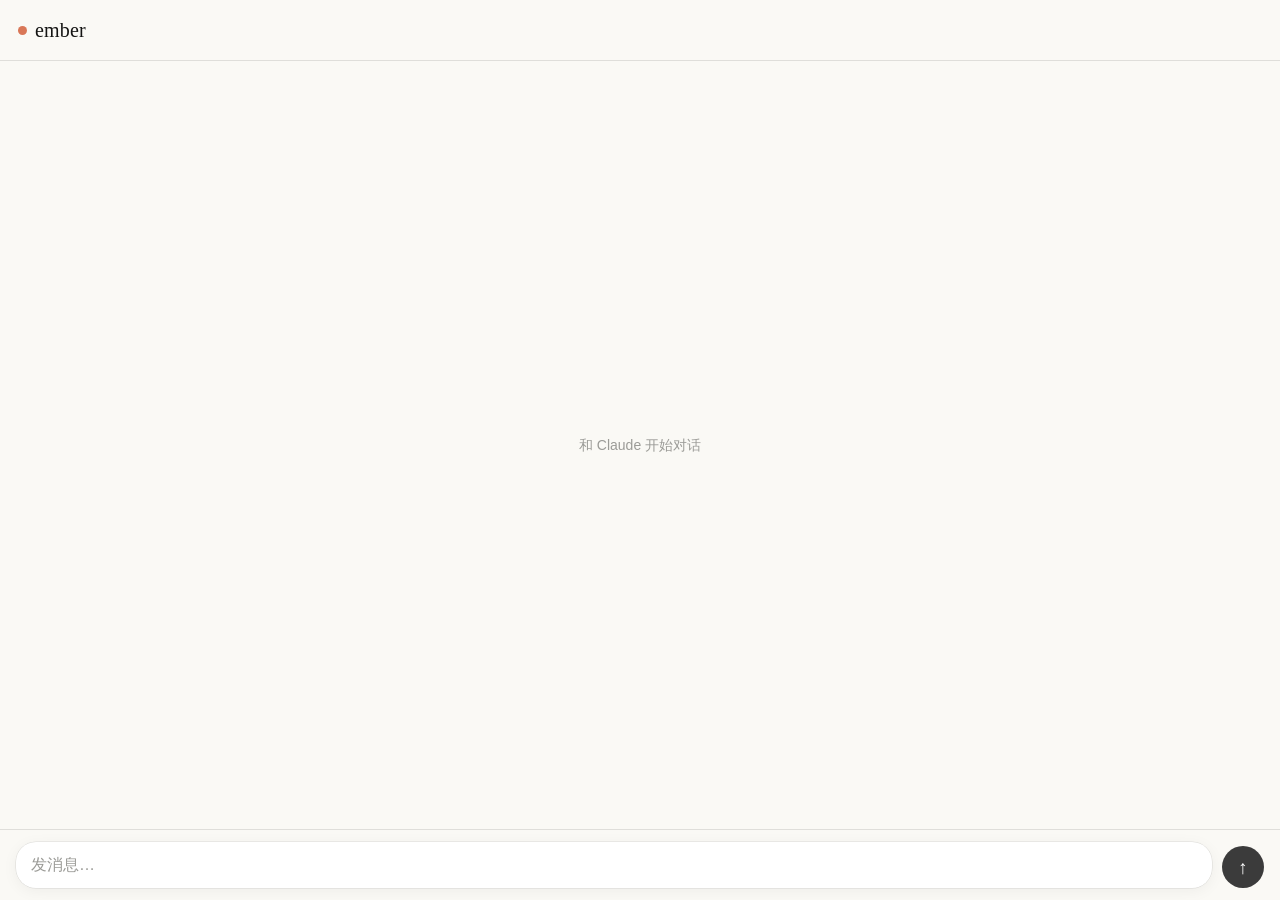
==== index.html @ c777f10b "feat: 聊天前端 index.html 米白暖棕怀旧版主题、消息气泡流、底部输入栏、SSE 流式打字机；模型默认 anthropic/claude-opus-4-6，对话仅存内存，MODEL 与 " ====
<!DOCTYPE html>
<html lang="zh-CN">
<head>
<meta charset="UTF-8" />
<meta name="viewport" content="width=device-width, initial-scale=1.0, viewport-fit=cover" />
<title>ember</title>
<style>
  /* ===== 设计 token（怀旧版 / Claude Theme，取自 DESIGN 设计稿）===== */
  :root {
    --font-display: 'Anthropic Serif', Georgia, 'Times New Roman', serif;
    --font-ui: -apple-system, BlinkMacSystemFont, 'Segoe UI', Roboto, Helvetica, Arial, sans-serif;

    --bg-primary: #faf9f5;
    --bg-card: #ffffff;
    --text-primary: #141413;
    --text-secondary: #3d3d3a;
    --text-muted: #9b9b97;
    --accent: #d97757;
    --btn-primary-bg: #3b3b3b;

    --shadow:    0 3px 15px rgba(0,0,0,0.05), 0 0 0 0.5px rgba(31,30,29,0.12);
    --shadow-sm: 0 3px 15px rgba(0,0,0,0.08), 0 0 0 0.5px rgba(31,30,29,0.2);

    --radius: 20px;
    --radius-sm: 8px;
  }

  * { box-sizing: border-box; }
  html, body { height: 100%; margin: 0; }

  body {
    display: flex;
    flex-direction: column;
    height: 100dvh;
    overflow: hidden;
    background: var(--bg-primary);
    color: var(--text-primary);
    font-family: var(--font-ui);
    font-size: 15px;
    line-height: 1.6;
    -webkit-font-smoothing: antialiased;
  }

  /* ===== 顶栏 ===== */
  .topbar {
    flex: none;
    display: flex;
    align-items: center;
    gap: 8px;
    padding: 14px 18px;
    border-bottom: 0.5px solid rgba(31,30,29,0.12);
    background: var(--bg-primary);
  }
  .spark {
    width: 9px; height: 9px;
    border-radius: 50%;
    background: var(--accent);
  }
  .brand {
    font-family: var(--font-display);
    font-size: 20px;
    color: var(--text-primary);
    letter-spacing: 0.2px;
  }

  /* ===== 消息区 ===== */
  .messages {
    flex: 1;
    overflow-y: auto;
    padding: 18px 16px;
    display: flex;
    flex-direction: column;
    gap: 12px;
    -webkit-overflow-scrolling: touch;
  }
  .hint {
    margin: auto;
    color: var(--text-muted);
    font-size: 14px;
  }

  .msg {
    max-width: 85%;
    padding: 11px 15px;
    border-radius: var(--radius);
    white-space: pre-wrap;
    word-break: break-word;
  }
  .msg.user {
    align-self: flex-end;
    background: var(--accent);
    color: #fff;
    border-bottom-right-radius: 6px;
  }
  .msg.assistant {
    align-self: flex-start;
    background: var(--bg-card);
    color: var(--text-primary);
    box-shadow: var(--shadow);
    border-bottom-left-radius: 6px;
  }
  .msg.error {
    align-self: flex-start;
    background: #fbeae5;
    color: #9a3412;
    box-shadow: none;
  }
  /* 等待首字时的呼吸光标 */
  .msg.typing::after {
    content: '';
    display: inline-block;
    width: 7px; height: 7px;
    margin: 0 2px;
    border-radius: 50%;
    background: var(--text-muted);
    animation: blink 1.2s ease-in-out infinite;
  }
  @keyframes blink { 0%,100%{opacity:.25} 50%{opacity:1} }

  /* ===== 底部输入栏 ===== */
  .composer {
    flex: none;
    display: flex;
    align-items: flex-end;
    gap: 10px;
    padding: 12px 16px calc(12px + env(safe-area-inset-bottom));
    border-top: 0.5px solid rgba(31,30,29,0.12);
    background: var(--bg-primary);
  }
  #input {
    flex: 1;
    resize: none;
    max-height: 120px;
    padding: 11px 15px;
    font-family: var(--font-ui);
    font-size: 16px;            /* ≥16px：避免 iOS 聚焦时自动放大 */
    line-height: 1.5;
    color: var(--text-primary);
    background: var(--bg-card);
    border: none;
    border-radius: var(--radius);
    box-shadow: var(--shadow);
    outline: none;
  }
  #input::placeholder { color: var(--text-muted); }

  #send {
    flex: none;
    width: 42px; height: 42px;
    border: none;
    border-radius: 50%;
    background: var(--btn-primary-bg);
    color: #fff;
    font-size: 19px;
    line-height: 1;
    cursor: pointer;
    transition: opacity .2s, transform .2s;
  }
  #send:hover:not(:disabled) { opacity: .85; transform: translateY(-1px); }
  #send:disabled { opacity: .4; cursor: default; }
</style>
</head>
<body>
  <header class="topbar">
    <span class="spark"></span>
    <span class="brand">ember</span>
  </header>

  <main class="messages" id="messages">
    <div class="hint" id="hint">和 Claude 开始对话</div>
  </main>

  <form class="composer" id="composer">
    <textarea id="input" rows="1" placeholder="发消息…" autocomplete="off"></textarea>
    <button type="submit" id="send" aria-label="发送">↑</button>
  </form>

<script>
  // ===== 可配置常量 =====
  // 部署 Worker 后，把下面这行换成你的 Worker 真实地址（见 worker/README.md）。
  const WORKER_URL = "https://ember-proxy.YOUR-SUBDOMAIN.workers.dev";
  const MODEL = "anthropic/claude-opus-4-6";

  // ===== 状态 =====
  const messages = [];        // 对话历史，只存在内存，刷新即清空
  let pending = false;        // 是否正在等回复，防止重复发送

  const messagesEl = document.getElementById("messages");
  const hintEl = document.getElementById("hint");
  const input = document.getElementById("input");
  const sendBtn = document.getElementById("send");
  const composer = document.getElementById("composer");

  // ===== 工具函数 =====
  function scrollToBottom() {
    messagesEl.scrollTop = messagesEl.scrollHeight;
  }

  function addBubble(role, text) {
    if (hintEl) hintEl.remove();
    const el = document.createElement("div");
    el.className = "msg " + role;
    el.textContent = text;
    messagesEl.appendChild(el);
    scrollToBottom();
    return el;
  }

  // 解析 SSE 流，每收到一段文字就回调 onDelta，返回完整文本
  async function readStream(body, onDelta) {
    const reader = body.getReader();
    const decoder = new TextDecoder();
    let buffer = "";
    let full = "";
    while (true) {
      const { done, value } = await reader.read();
      if (done) break;
      buffer += decoder.decode(value, { stream: true });
      const lines = buffer.split("\n");
      buffer = lines.pop();                       // 最后一行可能不完整，留到下次
      for (const line of lines) {
        const t = line.trim();
        if (!t || t.startsWith(":")) continue;    // 跳过空行和注释（如 OpenRouter 的心跳）
        if (!t.startsWith("data:")) continue;
        const data = t.slice(5).trim();
        if (data === "[DONE]") return full;
        try {
          const delta = JSON.parse(data).choices?.[0]?.delta?.content;
          if (delta) { full += delta; onDelta(delta); }
        } catch { /* 半截 JSON，忽略 */ }
      }
    }
    return full;
  }

  // ===== 发送 =====
  async function send() {
    const text = input.value.trim();
    if (!text || pending) return;

    input.value = "";
    input.style.height = "auto";
    addBubble("user", text);
    messages.push({ role: "user", content: text });

    pending = true;
    sendBtn.disabled = true;
    const bubble = addBubble("assistant", "");
    bubble.classList.add("typing");

    try {
      const res = await fetch(WORKER_URL, {
        method: "POST",
        headers: { "Content-Type": "application/json" },
        body: JSON.stringify({ messages, model: MODEL }),
      });

      if (!res.ok) {
        const errText = await res.text();
        throw new Error(`服务返回 ${res.status}：${errText.slice(0, 300)}`);
      }
      // 正常应是 SSE 流；若不是，多半是 JSON 错误体
      if (!(res.headers.get("Content-Type") || "").includes("text/event-stream")) {
        const data = await res.json().catch(() => null);
        const msg = data?.error?.message || data?.error || "返回了非流式响应";
        throw new Error(typeof msg === "string" ? msg : JSON.stringify(msg));
      }

      const full = await readStream(res.body, (delta) => {
        bubble.classList.remove("typing");
        bubble.textContent += delta;
        scrollToBottom();
      });

      bubble.classList.remove("typing");
      if (full) {
        messages.push({ role: "assistant", content: full });
      } else {
        bubble.classList.add("error");
        bubble.textContent = "⚠️ 没有收到回复内容";
      }
    } catch (err) {
      bubble.classList.remove("typing");
      bubble.classList.add("error");
      bubble.textContent = "⚠️ " + err.message;
    } finally {
      pending = false;
      sendBtn.disabled = false;
      scrollToBottom();
    }
  }

  // ===== 交互绑定 =====
  composer.addEventListener("submit", (e) => {
    e.preventDefault();
    send();
  });

  // 输入框随内容自动长高
  input.addEventListener("input", () => {
    input.style.height = "auto";
    input.style.height = Math.min(input.scrollHeight, 120) + "px";
  });

  // 桌面端：回车发送、Shift+回车换行；触屏设备保持回车换行，靠按钮发送
  const isTouch = window.matchMedia("(pointer: coarse)").matches;
  input.addEventListener("keydown", (e) => {
    if (e.key === "Enter" && !e.shiftKey && !isTouch) {
      e.preventDefault();
      send();
    }
  });
</script>
</body>
</html>
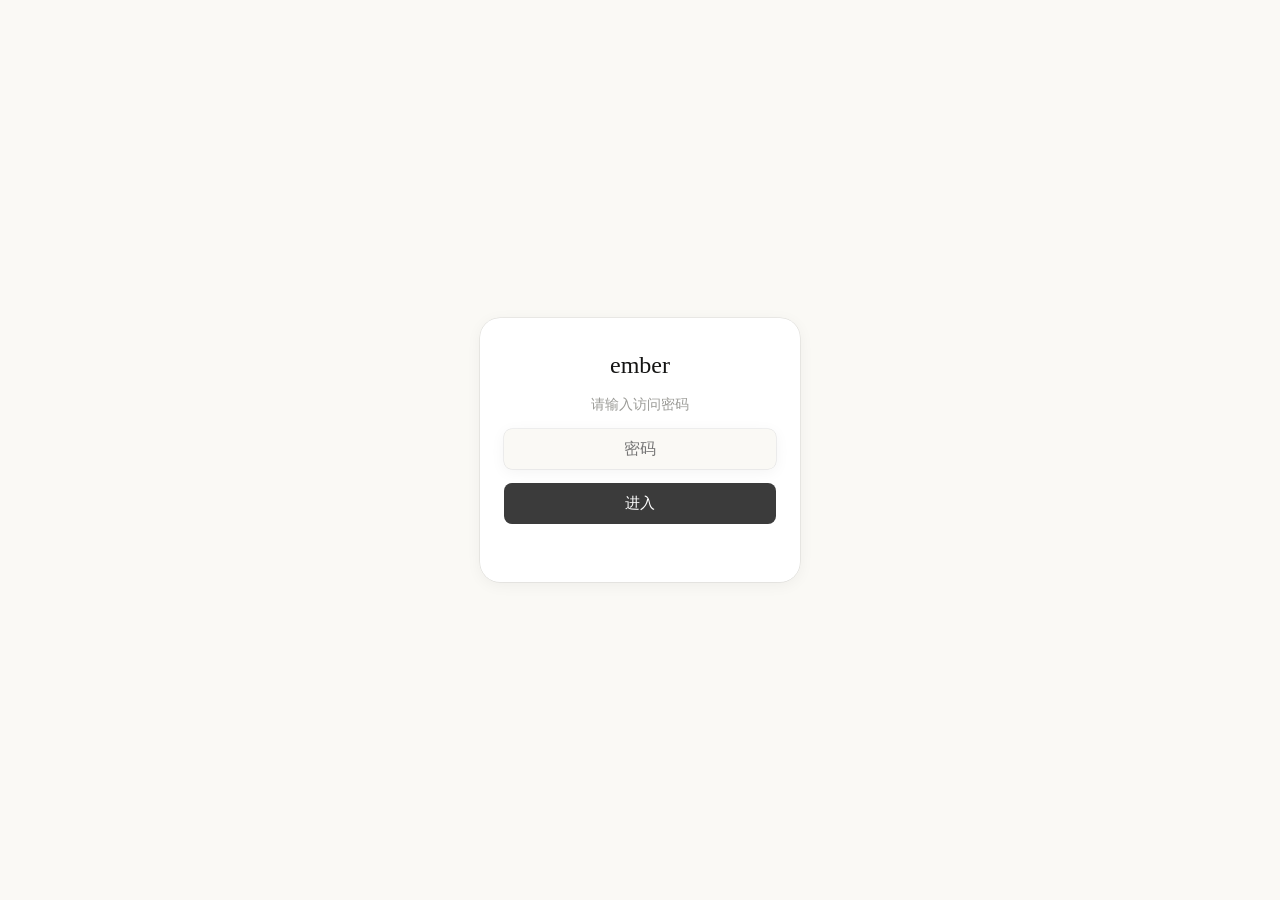
==== commit a3e2f445: "feat: 加访问密码，挡住公开 Pages 被陌生人白嫖 API key worker 端校验请求体 password（对照 Cloudflare Secret ACCESS_PASSWORD），不" ====
--- a/index.html
+++ b/index.html
@@ -158,9 +158,68 @@
   }
   #send:hover:not(:disabled) { opacity: .85; transform: translateY(-1px); }
   #send:disabled { opacity: .4; cursor: default; }
+
+  /* ===== 访问密码遮罩 ===== */
+  .gate {
+    position: fixed;
+    inset: 0;
+    z-index: 10;
+    display: flex;
+    align-items: center;
+    justify-content: center;
+    padding: 24px;
+    background: var(--bg-primary);
+  }
+  .gate-card {
+    width: 100%;
+    max-width: 320px;
+    display: flex;
+    flex-direction: column;
+    align-items: center;
+    gap: 14px;
+    padding: 28px 24px;
+    background: var(--bg-card);
+    border-radius: var(--radius);
+    box-shadow: var(--shadow);
+  }
+  .gate-brand { font-family: var(--font-display); font-size: 24px; color: var(--text-primary); }
+  .gate-hint { font-size: 14px; color: var(--text-muted); margin-top: -6px; }
+  .gate-input {
+    width: 100%;
+    padding: 11px 15px;
+    font-size: 16px;
+    color: var(--text-primary);
+    background: var(--bg-primary);
+    border: none;
+    border-radius: var(--radius-sm);
+    box-shadow: var(--shadow);
+    outline: none;
+    text-align: center;
+  }
+  .gate-btn {
+    width: 100%;
+    padding: 11px;
+    font-size: 15px;
+    color: #fff;
+    background: var(--btn-primary-bg);
+    border: none;
+    border-radius: var(--radius-sm);
+    cursor: pointer;
+  }
+  .gate-err { font-size: 13px; color: #9a3412; min-height: 16px; }
 </style>
 </head>
 <body>
+  <div class="gate" id="gate" style="display:none">
+    <div class="gate-card">
+      <div class="gate-brand">ember</div>
+      <div class="gate-hint">请输入访问密码</div>
+      <input class="gate-input" id="gate-input" type="password" placeholder="密码" autocomplete="current-password" />
+      <button class="gate-btn" id="gate-btn">进入</button>
+      <div class="gate-err" id="gate-err"></div>
+    </div>
+  </div>
+
   <header class="topbar">
     <span class="spark"></span>
     <span class="brand">ember</span>
@@ -178,18 +237,25 @@
 <script>
   // ===== 可配置常量 =====
   // 部署 Worker 后，把下面这行换成你的 Worker 真实地址（见 worker/README.md）。
-  const WORKER_URL = "https://ember-proxy.YOUR-SUBDOMAIN.workers.dev";
-  const MODEL = "anthropic/claude-opus-4-6";
+  const WORKER_URL = "https://ember-proxy.claude-bflwhp.workers.dev";
+  const MODEL = "anthropic/claude-opus-4.6";
+
+  const PW_KEY = "ember_pw";  // 访问密码在本设备浏览器的存储键
 
   // ===== 状态 =====
   const messages = [];        // 对话历史，只存在内存，刷新即清空
   let pending = false;        // 是否正在等回复，防止重复发送
+  let accessPw = localStorage.getItem(PW_KEY) || "";  // 访问密码，存在本设备浏览器
 
   const messagesEl = document.getElementById("messages");
   const hintEl = document.getElementById("hint");
   const input = document.getElementById("input");
   const sendBtn = document.getElementById("send");
   const composer = document.getElementById("composer");
+  const gate = document.getElementById("gate");
+  const gateInput = document.getElementById("gate-input");
+  const gateBtn = document.getElementById("gate-btn");
+  const gateErr = document.getElementById("gate-err");
 
   // ===== 工具函数 =====
   function scrollToBottom() {
@@ -252,9 +318,15 @@
       const res = await fetch(WORKER_URL, {
         method: "POST",
         headers: { "Content-Type": "application/json" },
-        body: JSON.stringify({ messages, model: MODEL }),
+        body: JSON.stringify({ messages, model: MODEL, password: accessPw }),
       });
 
+      // 密码错误：清掉本地密码，待会弹回密码界面
+      if (res.status === 401) {
+        const e = new Error("访问密码错误");
+        e.code = 401;
+        throw e;
+      }
       if (!res.ok) {
         const errText = await res.text();
         throw new Error(`服务返回 ${res.status}：${errText.slice(0, 300)}`);
@@ -283,6 +355,12 @@
       bubble.classList.remove("typing");
       bubble.classList.add("error");
       bubble.textContent = "⚠️ " + err.message;
+      if (err.code === 401) {
+        localStorage.removeItem(PW_KEY);
+        accessPw = "";
+        messages.pop();                 // 回滚这条没发成功的消息
+        showGate("密码错误，请重新输入");
+      }
     } finally {
       pending = false;
       sendBtn.disabled = false;
@@ -310,6 +388,32 @@
       send();
     }
   });
+
+  // ===== 访问密码界面 =====
+  function showGate(msg) {
+    gate.style.display = "flex";
+    gateErr.textContent = msg || "";
+    gateInput.focus();
+  }
+  function hideGate() {
+    gate.style.display = "none";
+    input.focus();
+  }
+  function submitGate() {
+    const v = gateInput.value.trim();
+    if (!v) return;
+    accessPw = v;
+    localStorage.setItem(PW_KEY, v);
+    gateInput.value = "";
+    hideGate();
+  }
+  gateBtn.addEventListener("click", submitGate);
+  gateInput.addEventListener("keydown", (e) => {
+    if (e.key === "Enter") { e.preventDefault(); submitGate(); }
+  });
+
+  // 没存过密码就先弹密码界面（密码不写在代码里，由你打开时手输一次）
+  if (!accessPw) showGate();
 </script>
 </body>
 </html>
